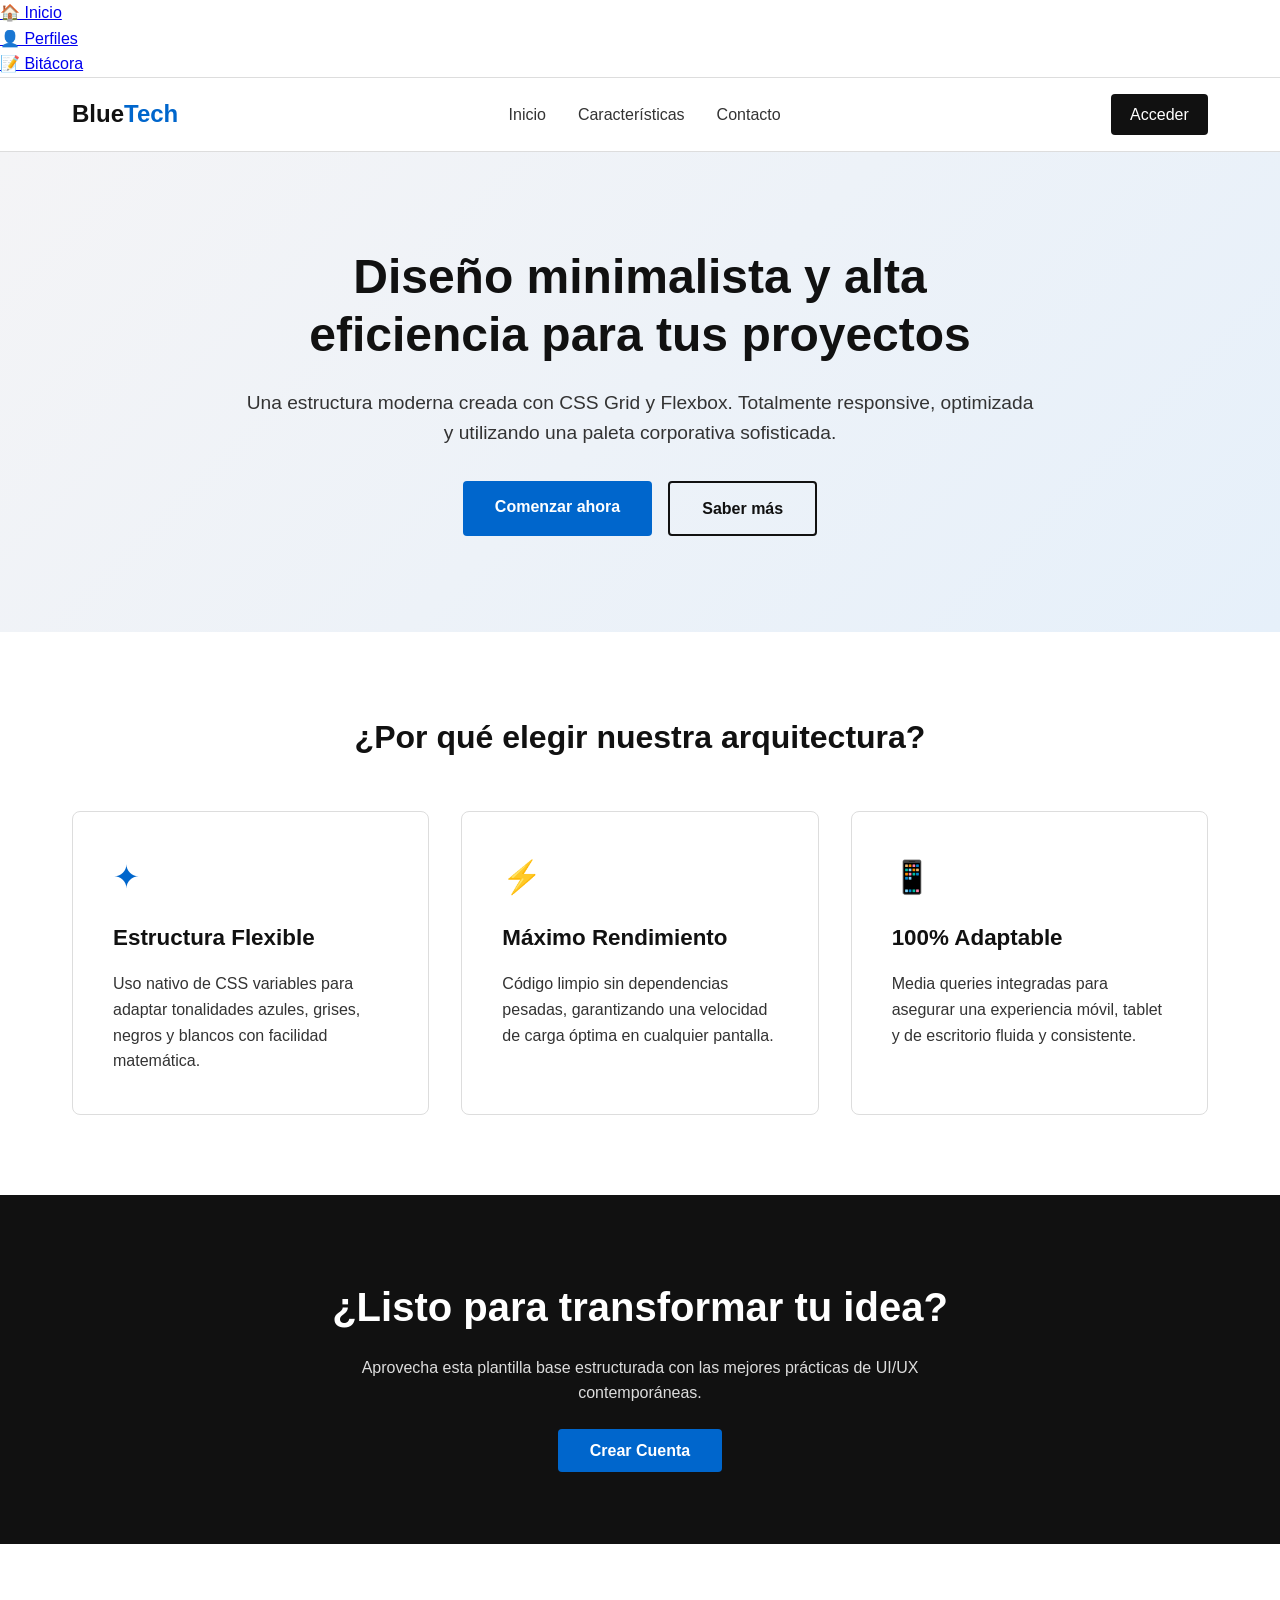
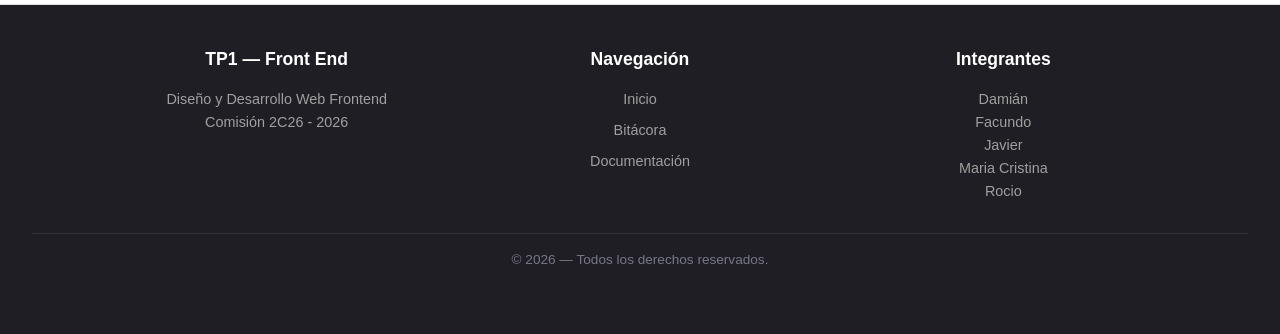
==== index.html @ 56b96fcf "Merge 3f180ee8ec31adf2fde01bdd8e5c93aed19bf497 into 17dab16b6cfd6d594198427ca5d0e9b1e45dae1f" ====
<!DOCTYPE html>
<html lang="es">
<head>
    <meta charset="UTF-8">
    <meta name="viewport" content="width=device-width, initial-scale=1.0">
    <title>TP1 - Desarrollo Web</title>

    <link rel="preconnect" href="https://fonts.googleapis.com">
    <link rel="preconnect" href="https://fonts.gstatic.com" crossorigin>
    <link href="https://fonts.googleapis.com/css2?family=Poppins:wght@400;500;600;700&display=swap" rel="stylesheet">

    <link rel="stylesheet" href="css/style.css">

    <script src="js/script.js" defer></script>
</head>
<body>
    <!-- Navegación principal -->
    <header>
        <nav>
            <ul>
                <li>
                    <a href="index.html">🏠 Inicio</a>
                </li>
                <li>
                    <a href="#perfiles">👤 Perfiles</a>
                </li>
                <li>
                    <a href="bitacora.html">📝 Bitácora</a>
                </li>
            </ul>
        </nav>
    </header>

    <!DOCTYPE html>
<html lang="es">
<head>
    <meta charset="UTF-8">
    <meta name="viewport" content="width=device-width, initial-scale=1.0">
    <title>Proyecto BlueTech - Home</title>
    <style>
        :root {
            --primary-blue: #0066cc;
            --dark-blue: #004499;
            --light-blue: #e6f0fa;
            --white: #ffffff;
            --black: #111111;
            --gray-dark: #333333;
            --gray-light: #f4f4f6;
            --gray-border: #dddddd;
        }

        * {
            box-sizing: border-box;
            margin: 0;
            padding: 0;
            font-family: 'Segoe UI', Tahoma, Geneva, Verdana, sans-serif;
        }

        body {
            background-color: var(--white);
            color: var(--gray-dark);
            line-height: 1.6;
        }

        header {
            background-color: var(--white);
            border-bottom: 1px solid var(--gray-border);
            position: sticky;
            top: 0;
            z-index: 1000;
        }

        .navbar {
            max-width: 1200px;
            margin: 0 auto;
            display: flex;
            justify-content: space-between;
            align-items: center;
            padding: 1rem 2rem;
        }

        .logo {
            font-size: 1.5rem;
            font-weight: bold;
            color: var(--black);
        }

        .logo span {
            color: var(--primary-blue);
        }

        .nav-links {
            display: flex;
            list-style: none;
            gap: 2rem;
        }

        .nav-links a {
            text-decoration: none;
            color: var(--gray-dark);
            font-weight: 500;
            transition: color 0.3s;
        }

        .nav-links a:hover {
            color: var(--primary-blue);
        }

        .btn-header {
            background-color: var(--black);
            color: var(--white);
            padding: 0.5rem 1.2rem;
            border-radius: 4px;
            text-decoration: none;
            font-weight: 500;
            transition: background-color 0.3s;
        }

        .btn-header:hover {
            background-color: var(--primary-blue);
        }

        .hero {
            background: linear-gradient(135deg, var(--gray-light) 0%, var(--light-blue) 100%);
            padding: 6rem 2rem;
            text-align: center;
        }

        .hero-content {
            max-width: 800px;
            margin: 0 auto;
        }

        .hero h1 {
            font-size: 3rem;
            color: var(--black);
            margin-bottom: 1.5rem;
            line-height: 1.2;
        }

        .hero p {
            font-size: 1.2rem;
            color: var(--gray-dark);
            margin-bottom: 2rem;
        }

        .hero-buttons {
            display: flex;
            justify-content: center;
            gap: 1rem;
        }

        .btn-primary {
            background-color: var(--primary-blue);
            color: var(--white);
            padding: 0.8rem 2rem;
            border-radius: 4px;
            text-decoration: none;
            font-weight: 600;
            transition: background-color 0.3s;
        }

        .btn-primary:hover {
            background-color: var(--dark-blue);
        }

        .btn-secondary {
            background-color: transparent;
            color: var(--black);
            border: 2px solid var(--black);
            padding: 0.8rem 2rem;
            border-radius: 4px;
            text-decoration: none;
            font-weight: 600;
            transition: all 0.3s;
        }

        .btn-secondary:hover {
            background-color: var(--black);
            color: var(--white);
        }

        .features {
            max-width: 1200px;
            margin: 0 auto;
            padding: 5rem 2rem;
        }

        .section-title {
            text-align: center;
            font-size: 2rem;
            color: var(--black);
            margin-bottom: 3rem;
        }

        .grid {
            display: grid;
            grid-template-columns: repeat(auto-fit, minmax(300px, 1fr));
            gap: 2rem;
        }

        .card {
            background-color: var(--white);
            border: 1px solid var(--gray-border);
            border-radius: 8px;
            padding: 2.5rem;
            transition: transform 0.3s, box-shadow 0.3s;
        }

        .card:hover {
            transform: translateY(-5px);
            box-shadow: 0 10px 20px rgba(0,0,0,0.05);
            border-color: var(--primary-blue);
        }

        .card-icon {
            font-size: 2rem;
            color: var(--primary-blue);
            margin-bottom: 1rem;
        }

        .card h3 {
            font-size: 1.4rem;
            color: var(--black);
            margin-bottom: 1rem;
        }

        .card p {
            color: var(--gray-dark);
        }

        .cta-section {
            background-color: var(--black);
            color: var(--white);
            padding: 5rem 2rem;
            text-align: center;
        }

        .cta-section h2 {
            font-size: 2.5rem;
            margin-bottom: 1rem;
        }

        .cta-section p {
            color: var(--gray-border);
            margin-bottom: 2rem;
            max-width: 600px;
            margin-left: auto;
            margin-right: auto;
        }

        footer {
            background-color: var(--gray-light);
            border-top: 1px solid var(--gray-border);
            padding: 3rem 2rem;
            text-align: center;
            color: var(--gray-dark);
            font-size: 0.9rem;
        }

        /* Responsive design rules */
        @media (max-width: 768px) {
            .navbar {
                flex-direction: column;
                gap: 1rem;
            }
            .nav-links {
                gap: 1rem;
            }
            .hero h1 {
                font-size: 2.2rem;
            }
            .hero-buttons {
                flex-direction: column;
                gap: 1rem;
            }
            .btn-primary, .btn-secondary {
                width: 100%;
                text-align: center;
            }
        }
    </style>
</head>
<body>

    <header>
        <nav class="navbar">
            <div class="logo">Blue<span>Tech</span></div>
            <ul class="nav-links">
                <li><a href="#inicio">Inicio</a></li>
                <li><a href="#caracteristicas">Características</a></li>
                <li><a href="#contacto">Contacto</a></li>
            </ul>
            <a href="#empezar" class="btn-header">Acceder</a>
        </nav>
    </header>

    <section id="inicio" class="hero">
        <div class="hero-content">
            <h1>Diseño minimalista y alta eficiencia para tus proyectos</h1>
            <p>Una estructura moderna creada con CSS Grid y Flexbox. Totalmente responsive, optimizada y utilizando una paleta corporativa sofisticada.</p>
            <div class="hero-buttons">
                <a href="#explorar" class="btn-primary">Comenzar ahora</a>
                <a href="#saber-mas" class="btn-secondary">Saber más</a>
            </div>
        </div>
    </section>

    <section id="caracteristicas" class="features">
        <h2 class="section-title">¿Por qué elegir nuestra arquitectura?</h2>
        <div class="grid">
            <div class="card">
                <div class="card-icon">✦</div>
                <h3>Estructura Flexible</h3>
                <p>Uso nativo de CSS variables para adaptar tonalidades azules, grises, negros y blancos con facilidad matemática.</p>
            </div>
            <div class="card">
                <div class="card-icon">⚡</div>
                <h3>Máximo Rendimiento</h3>
                <p>Código limpio sin dependencias pesadas, garantizando una velocidad de carga óptima en cualquier pantalla.</p>
            </div>
            <div class="card">
                <div class="card-icon">📱</div>
                <h3>100% Adaptable</h3>
                <p>Media queries integradas para asegurar una experiencia móvil, tablet y de escritorio fluida y consistente.</p>
            </div>
        </div>
    </section>

    <section class="cta-section">
        <h2>¿Listo para transformar tu idea?</h2>
        <p>Aprovecha esta plantilla base estructurada con las mejores prácticas de UI/UX contemporáneas.</p>
        <a href="#unirse" class="btn-primary">Crear Cuenta</a>
    </section>

    <footer class="pie-pagina">
    <div class="footer-contenido">
        
        <!-- Columna 1: Información del Proyecto -->
        <div class="footer-seccion">
            <h3>TP1 — Front End</h3>
            <p>Diseño y Desarrollo Web Frontend</p>
            <p>Comisión 2C26 - 2026</p>
        </div>

        <!-- Columna 2: Navegación Rápida -->
        <div class="footer-seccion">
            <h4>Navegación</h4>
            <ul>
                <li><a href="index.html">Inicio</a></li>
                <li><a href="bitacora.html">Bitácora</a></li>
                <li><a href="README.md" target="_blank">Documentación</a></li>
            </ul>
        </div>

        
        <div class="footer-seccion">
            <h4>Integrantes</h4>
            <p>Damián</p>
            <p>Facundo</p>
            <p>Javier</p>
            <p>Maria Cristina</p>
            <p>Rocio</p>
        </div>

    </div>

    
    <div class="footer-copyright">
        <p>&copy; 2026 — Todos los derechos reservados.</p>
    </div>
</footer>

</body>
</html>


</body>
</html>
---- css/style.css ----
/* ==========================================================================
   1. DISEÑO BASE: CELULAR (Pantallas normales de smartphones)
   Rango: Desde 361px hasta 767px. 
   Aquí va tu diseño estándar para móviles (1 columna, menús colapsados).
   ========================================================================== */
body {
    font-size: 16px;
}

.navbar {
    flex-direction: column; /* El menú se apila verticalmente en móviles */
    gap: 15px;
}

.hero-title {
    font-size: 2.2rem;
}

.features-grid {
    grid-template-columns: 1fr; /* Una sola columna para tarjetas */
    gap: 20px;
}
/* ==========================================
   ESTILOS PARA EL FOOTER
   ========================================== */

.pie-pagina {
    background-color: #1e1e24;
    color: #e0e0e0;
    padding-top: 40px;
    margin-top: 60px;
    font-family: 'Poppins', sans-serif;
}

.footer-contenido {
    max-width: 1100px;
    margin: 0 auto;
    padding: 0 20px;
    display: flex;
    flex-wrap: wrap;
    justify-content: space-between;
    gap: 30px;
}

.footer-seccion {
    flex: 1 1 250px; /* Se acomoda dinámicamente según el tamaño de pantalla */
}

.footer-seccion h3, 
.footer-seccion h4 {
    color: #ffffff;
    margin-bottom: 15px;
    font-size: 1.1rem;
}

.footer-seccion p {
    font-size: 0.9rem;
    color: #a0a0a0;
    line-height: 1.6;
}

.footer-seccion ul {
    list-style: none;
    padding: 0;
}

.footer-seccion ul li {
    margin-bottom: 8px;
}

.footer-seccion ul li a {
    color: #a0a0a0;
    text-decoration: none;
    font-size: 0.9rem;
    transition: color 0.3s ease;
}

.footer-seccion ul li a:hover {
    color: #ff7b00; /* Color al pasar el mouse */
}

.footer-copyright {
    text-align: center;
    border-top: 1px solid #33333e;
    margin-top: 30px;
    padding: 15px 20px;
    font-size: 0.85rem;
    color: #777788;
}

/* ==========================================================================
   2. MEDIA QUERY: CELULAR MINIATURA / SMARTWATCHES
   Rango: Pantallas de 360px o menos (ej. iPhone SE antiguo, relojes, pantallas mini)
   ========================================================================== */
@media screen and (max-width: 360px) {
    body {
        font-size: 14px; /* Reducimos texto general para evitar desbordes */
        padding: 5px;
    }

    .hero-title {
        font-size: 1.8rem; /* Títulos más pequeños */
    }

    .btn {
        padding: 10px 15px;
        width: 100%; /* Botones a lo ancho total para facilitar el clic */
        text-align: center;
    }

    .navbar-brand {
        font-size: 1.2rem;
    }
}


/* ==========================================================================
   3. MEDIA QUERY: ESCRITORIO / PANTALLAS GRANDES
   Rango: Desde 768px en adelante (Tabletas en horizontal, Laptops y Monitores)
   ========================================================================== */
@media screen and (min-width: 768px) {
    .navbar {
        flex-direction: row; /* Menú horizontal clásico */
        justify-content: space-between;
    }

    .hero-section {
        padding: 80px 40px;
        text-align: left; /* Alineación limpia a la izquierda */
        display: flex;
        align-items: center;
        justify-content: space-between;
    }

    .hero-title {
        font-size: 3.5rem;
        max-width: 600px;
    }

    .features-grid {
        grid-template-columns: repeat(3, 1fr); /* 3 Columnas puras de tarjetas */
        gap: 30px;
    }
}
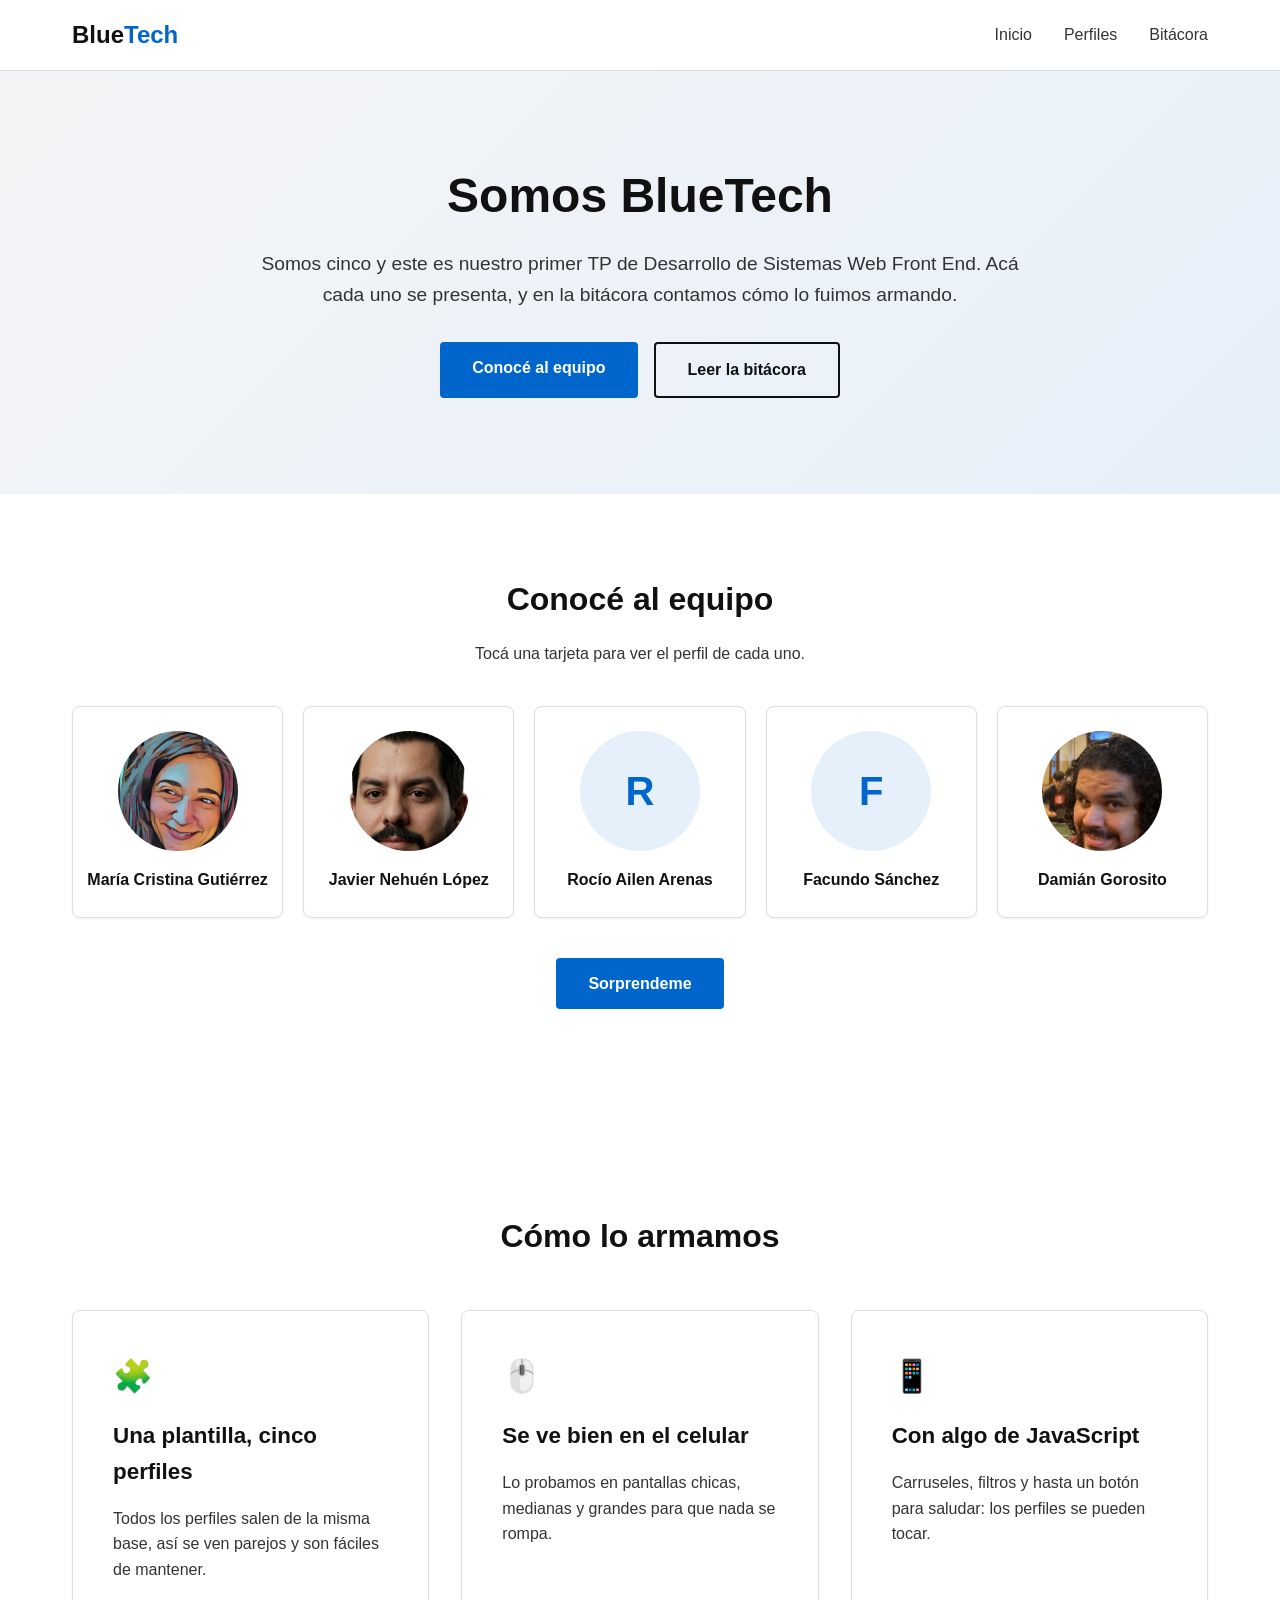
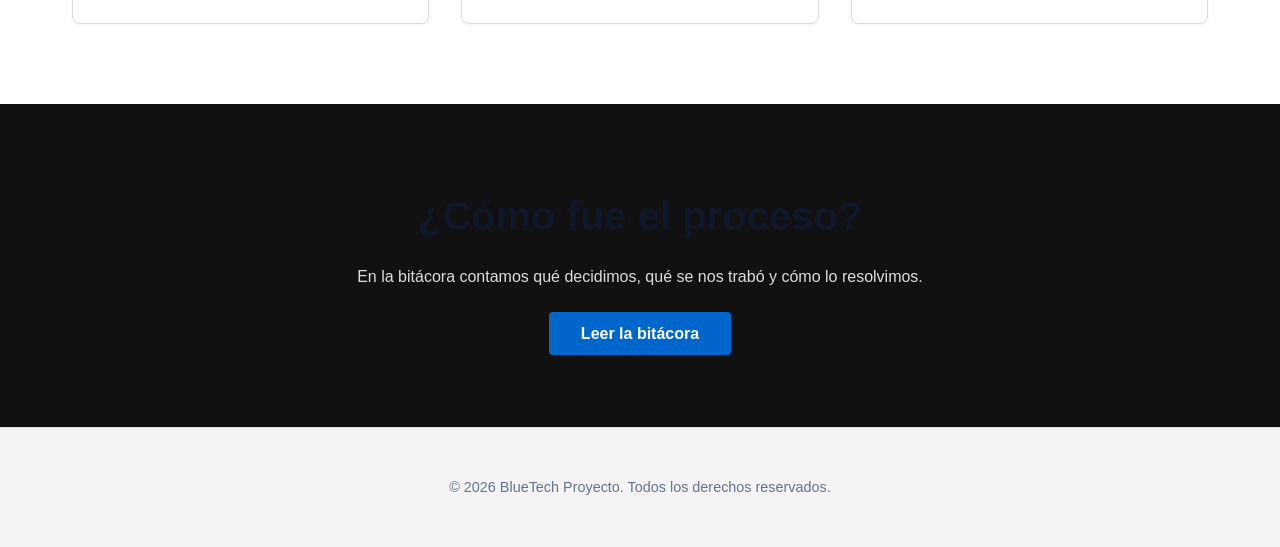
==== commit 8adc627c: "Merge 45d8c9711a269dbf7bf33ada964c561d2bdfc0b2 into 17dab16b6cfd6d594198427ca5d0e9b1e45dae1f" ====
--- a/index.html
+++ b/index.html
@@ -3,40 +3,15 @@
 <head>
     <meta charset="UTF-8">
     <meta name="viewport" content="width=device-width, initial-scale=1.0">
-    <title>TP1 - Desarrollo Web</title>
+    <title>BlueTech · TP1 Front End</title>
 
     <link rel="preconnect" href="https://fonts.googleapis.com">
     <link rel="preconnect" href="https://fonts.gstatic.com" crossorigin>
     <link href="https://fonts.googleapis.com/css2?family=Poppins:wght@400;500;600;700&display=swap" rel="stylesheet">
 
     <link rel="stylesheet" href="css/style.css">
-
-    <script src="js/script.js" defer></script>
-</head>
-<body>
-    <!-- Navegación principal -->
-    <header>
-        <nav>
-            <ul>
-                <li>
-                    <a href="index.html">🏠 Inicio</a>
-                </li>
-                <li>
-                    <a href="#perfiles">👤 Perfiles</a>
-                </li>
-                <li>
-                    <a href="bitacora.html">📝 Bitácora</a>
-                </li>
-            </ul>
-        </nav>
-    </header>
-
-    <!DOCTYPE html>
-<html lang="es">
-<head>
-    <meta charset="UTF-8">
-    <meta name="viewport" content="width=device-width, initial-scale=1.0">
-    <title>Proyecto BlueTech - Home</title>
+    <link rel="stylesheet" href="css/header-footer.css">
+
     <style>
         :root {
             --primary-blue: #0066cc;
@@ -62,64 +37,6 @@
             line-height: 1.6;
         }
 
-        header {
-            background-color: var(--white);
-            border-bottom: 1px solid var(--gray-border);
-            position: sticky;
-            top: 0;
-            z-index: 1000;
-        }
-
-        .navbar {
-            max-width: 1200px;
-            margin: 0 auto;
-            display: flex;
-            justify-content: space-between;
-            align-items: center;
-            padding: 1rem 2rem;
-        }
-
-        .logo {
-            font-size: 1.5rem;
-            font-weight: bold;
-            color: var(--black);
-        }
-
-        .logo span {
-            color: var(--primary-blue);
-        }
-
-        .nav-links {
-            display: flex;
-            list-style: none;
-            gap: 2rem;
-        }
-
-        .nav-links a {
-            text-decoration: none;
-            color: var(--gray-dark);
-            font-weight: 500;
-            transition: color 0.3s;
-        }
-
-        .nav-links a:hover {
-            color: var(--primary-blue);
-        }
-
-        .btn-header {
-            background-color: var(--black);
-            color: var(--white);
-            padding: 0.5rem 1.2rem;
-            border-radius: 4px;
-            text-decoration: none;
-            font-weight: 500;
-            transition: background-color 0.3s;
-        }
-
-        .btn-header:hover {
-            background-color: var(--primary-blue);
-        }
-
         .hero {
             background: linear-gradient(135deg, var(--gray-light) 0%, var(--light-blue) 100%);
             padding: 6rem 2rem;
@@ -249,13 +166,72 @@
             margin-right: auto;
         }
 
-        footer {
-            background-color: var(--gray-light);
-            border-top: 1px solid var(--gray-border);
-            padding: 3rem 2rem;
-            text-align: center;
-            color: var(--gray-dark);
-            font-size: 0.9rem;
+        .grid--perfiles {
+            grid-template-columns: repeat(auto-fit, minmax(130px, 1fr));
+            gap: 1.25rem;
+        }
+
+        .card--perfil {
+            display: block;
+            padding: 1.5rem 0.75rem;
+            text-align: center;
+            text-decoration: none;
+        }
+
+        .card--perfil h3 {
+            margin: 1rem 0 0;
+            font-size: 1rem;
+        }
+
+        .card-avatar {
+            display: block;
+            width: 100%;
+            max-width: 120px;
+            aspect-ratio: 1 / 1;
+            margin: 0 auto;
+            border-radius: 50%;
+            object-fit: cover;
+            object-position: center 25%;
+        }
+
+        /* mientras no haya foto: circulo con la inicial */
+        .card-avatar--vacio {
+            display: flex;
+            align-items: center;
+            justify-content: center;
+            background-color: var(--light-blue);
+            color: var(--primary-blue);
+            font-size: 2.5rem;
+            font-weight: 700;
+        }
+
+        .section-sub {
+            text-align: center;
+            color: var(--gray-dark);
+            margin: -2rem 0 2.5rem;
+        }
+
+        .perfiles-accion {
+            text-align: center;
+            margin-top: 2.5rem;
+        }
+
+        .perfiles-accion button {
+            border: 0;
+            cursor: pointer;
+            font: inherit;
+            font-weight: 600;
+        }
+
+        .perfiles-accion button:disabled {
+            opacity: 0.7;
+            cursor: default;
+        }
+
+        #mensaje-sorpresa {
+            margin-top: 1rem;
+            color: var(--gray-dark);
+            min-height: 1.6em;
         }
 
         /* Responsive design rules */
@@ -280,6 +256,8 @@
             }
         }
     </style>
+
+    <script src="js/home.js" defer></script>
 </head>
 <body>
 
@@ -287,93 +265,85 @@
         <nav class="navbar">
             <div class="logo">Blue<span>Tech</span></div>
             <ul class="nav-links">
-                <li><a href="#inicio">Inicio</a></li>
-                <li><a href="#caracteristicas">Características</a></li>
-                <li><a href="#contacto">Contacto</a></li>
+                <li><a href="index.html">Inicio</a></li>
+                <li><a href="index.html#perfiles">Perfiles</a></li>
+                <li><a href="bitacora.html">Bitácora</a></li>
             </ul>
-            <a href="#empezar" class="btn-header">Acceder</a>
         </nav>
     </header>
 
     <section id="inicio" class="hero">
         <div class="hero-content">
-            <h1>Diseño minimalista y alta eficiencia para tus proyectos</h1>
-            <p>Una estructura moderna creada con CSS Grid y Flexbox. Totalmente responsive, optimizada y utilizando una paleta corporativa sofisticada.</p>
+            <h1>Somos BlueTech</h1>
+            <p>Somos cinco y este es nuestro primer TP de Desarrollo de Sistemas Web Front End. Acá cada uno se presenta, y en la bitácora contamos cómo lo fuimos armando.</p>
             <div class="hero-buttons">
-                <a href="#explorar" class="btn-primary">Comenzar ahora</a>
-                <a href="#saber-mas" class="btn-secondary">Saber más</a>
+                <a href="#perfiles" class="btn-primary">Conocé al equipo</a>
+                <a href="bitacora.html" class="btn-secondary">Leer la bitácora</a>
             </div>
         </div>
     </section>
 
-    <section id="caracteristicas" class="features">
-        <h2 class="section-title">¿Por qué elegir nuestra arquitectura?</h2>
+    <section id="perfiles" class="features">
+        <h2 class="section-title">Conocé al equipo</h2>
+        <p class="section-sub">Tocá una tarjeta para ver el perfil de cada uno.</p>
+        <div class="grid grid--perfiles">
+                <a class="card card--perfil" href="perfil-1.html">
+                    <img class="card-avatar" src="img/maria/avatar.png" alt="" width="120" height="120">
+                    <h3>María Cristina Gutiérrez</h3>
+                </a>
+                <a class="card card--perfil" href="perfil-2.html">
+                    <img class="card-avatar" src="img/javier/avatar.png" alt="" width="120" height="120">
+                    <h3>Javier Nehuén López</h3>
+                </a>
+                <a class="card card--perfil" href="perfil-3.html">
+                    <div class="card-avatar card-avatar--vacio" aria-hidden="true">R</div>
+                    <h3>Rocío Ailen Arenas</h3>
+                </a>
+                <a class="card card--perfil" href="perfil-4.html">
+                    <div class="card-avatar card-avatar--vacio" aria-hidden="true">F</div>
+                    <h3>Facundo Sánchez</h3>
+                </a>
+                <a class="card card--perfil" href="perfil-5.html">
+                    <img class="card-avatar" src="img/damian/avatar.jpg" alt="" width="120" height="120">
+                    <h3>Damián Gorosito</h3>
+                </a>
+        </div>
+        <div class="perfiles-accion">
+            <button type="button" id="btn-sorpresa" class="btn-primary">Sorprendeme</button>
+            <p id="mensaje-sorpresa" aria-live="polite"></p>
+        </div>
+    </section>
+
+    <section id="como-lo-armamos" class="features">
+        <h2 class="section-title">Cómo lo armamos</h2>
         <div class="grid">
             <div class="card">
-                <div class="card-icon">✦</div>
-                <h3>Estructura Flexible</h3>
-                <p>Uso nativo de CSS variables para adaptar tonalidades azules, grises, negros y blancos con facilidad matemática.</p>
+                <div class="card-icon">🧩</div>
+                <h3>Una plantilla, cinco perfiles</h3>
+                <p>Todos los perfiles salen de la misma base, así se ven parejos y son fáciles de mantener.</p>
             </div>
             <div class="card">
-                <div class="card-icon">⚡</div>
-                <h3>Máximo Rendimiento</h3>
-                <p>Código limpio sin dependencias pesadas, garantizando una velocidad de carga óptima en cualquier pantalla.</p>
+                <div class="card-icon">🖱️</div>
+                <h3>Se ve bien en el celular</h3>
+                <p>Lo probamos en pantallas chicas, medianas y grandes para que nada se rompa.</p>
             </div>
             <div class="card">
                 <div class="card-icon">📱</div>
-                <h3>100% Adaptable</h3>
-                <p>Media queries integradas para asegurar una experiencia móvil, tablet y de escritorio fluida y consistente.</p>
+                <h3>Con algo de JavaScript</h3>
+                <p>Carruseles, filtros y hasta un botón para saludar: los perfiles se pueden tocar.</p>
             </div>
         </div>
     </section>
 
     <section class="cta-section">
-        <h2>¿Listo para transformar tu idea?</h2>
-        <p>Aprovecha esta plantilla base estructurada con las mejores prácticas de UI/UX contemporáneas.</p>
-        <a href="#unirse" class="btn-primary">Crear Cuenta</a>
+        <h2>¿Cómo fue el proceso?</h2>
+        <p>En la bitácora contamos qué decidimos, qué se nos trabó y cómo lo resolvimos.</p>
+        <a href="bitacora.html" class="btn-primary">Leer la bitácora</a>
     </section>
 
-    <footer class="pie-pagina">
-    <div class="footer-contenido">
-        
-        <!-- Columna 1: Información del Proyecto -->
-        <div class="footer-seccion">
-            <h3>TP1 — Front End</h3>
-            <p>Diseño y Desarrollo Web Frontend</p>
-            <p>Comisión 2C26 - 2026</p>
-        </div>
-
-        <!-- Columna 2: Navegación Rápida -->
-        <div class="footer-seccion">
-            <h4>Navegación</h4>
-            <ul>
-                <li><a href="index.html">Inicio</a></li>
-                <li><a href="bitacora.html">Bitácora</a></li>
-                <li><a href="README.md" target="_blank">Documentación</a></li>
-            </ul>
-        </div>
-
-        
-        <div class="footer-seccion">
-            <h4>Integrantes</h4>
-            <p>Damián</p>
-            <p>Facundo</p>
-            <p>Javier</p>
-            <p>Maria Cristina</p>
-            <p>Rocio</p>
-        </div>
-
-    </div>
-
-    
-    <div class="footer-copyright">
-        <p>&copy; 2026 — Todos los derechos reservados.</p>
-    </div>
-</footer>
+    <footer>
+        <p>&copy; 2026 BlueTech Proyecto. Todos los derechos reservados.</p>
+    </footer>
 
 </body>
 </html>
-
-
-</body>
-</html>
--- a/css/style.css
+++ b/css/style.css
@@ -1,3 +1,110 @@
+@import url('https://fonts.googleapis.com/css2?family=Poppins:wght@400;600;700&display=swap');
+
+/* ==========================================================================
+   Variables de Diseño - Paleta y Tipografía (Ref: context.md)
+   ========================================================================== */
+:root {
+  /* Tipografía */
+  --font-family-base: 'Poppins', sans-serif;
+  --line-height-base: 1.55;
+
+  /* Paleta de Colores Principales */
+  --color-primary: #2563EB;       /* Acción primaria destacada (CTA) */
+  --color-secondary: #0F172A;     /* Botones secundarios, títulos y texto primario */
+  
+  /* Superficies y Fondos */
+  --color-background: #F1F5F9;    /* Fondo de pantalla general (Slate 100) */
+  --color-surface: #FFFFFF;       /* Tarjetas, inputs y superficies limpias */
+  
+  /* Bordes y Textos Accesorios */
+  --color-border: #E2E8F0;        /* Bordes y divisores finos (Slate 200) */
+  --color-text-secondary: #64748B; /* Textos secundarios, descripciones, placeholders */
+}
+
+/* ==========================================================================
+   Estilos Base Generales (Reseteo y Aplicación de variables)
+   ========================================================================== */
+body {
+  font-family: var(--font-family-base);
+  line-height: var(--line-height-base);
+  background-color: var(--color-background);
+  color: var(--color-secondary); /* Texto primario */
+  margin: 0;
+  padding: 0;
+}
+
+/* Tipografía de Títulos (Poppins Semibold/Bold) */
+h1, h2, h3, h4, h5, h6 {
+  font-weight: 600;
+  color: var(--color-secondary);
+  margin-top: 0;
+}
+
+/* Textos de cuerpo y descripciones */
+p, .text-secondary {
+  color: var(--color-text-secondary);
+}
+
+/* ==========================================================================
+   Clases Estructurales Sugeridas
+   ========================================================================== */
+/* Tarjetas */
+.card {
+  background-color: var(--color-surface);
+  border: 1px solid var(--color-border);
+  border-radius: 12px; /* Ajustar según preferencia, redondeo moderno */
+  padding: 1.5rem;
+  /* El efecto 'elevation' ya se da por el contraste entre fondo y tarjeta, 
+     pero se puede agregar una sombra muy sutil si se desea: */
+  box-shadow: 0 1px 3px rgba(0, 0, 0, 0.05);
+}
+
+/* Divisores de secciones */
+.divider {
+  border: 0;
+  height: 1px;
+  background-color: var(--color-border);
+  margin: 2rem 0;
+}
+
+/* Botones Base */
+.btn {
+  font-family: var(--font-family-base);
+  font-weight: 600;
+  display: inline-flex;
+  align-items: center;
+  justify-content: center;
+  padding: 0.75rem 1.5rem;
+  border-radius: 8px;
+  cursor: pointer;
+  transition: all 0.2s ease-in-out;
+  border: none;
+}
+
+/* .fondo{
+
+} */
+
+
+.btn-primary {
+  background-color: var(--color-primary);
+  color: #FFFFFF;
+}
+
+.btn-primary:hover {
+  background-color: var(--color-secondary); /* Estado hover hacia azul/neutro oscuro */
+}
+
+.btn-secondary {
+  background-color: var(--color-surface);
+  color: var(--color-secondary);
+  border: 1px solid var(--color-border);
+}
+
+.btn-secondary:hover {
+  background-color: var(--color-border);
+}
+
 /* ==========================================================================
    1. DISEÑO BASE: CELULAR (Pantallas normales de smartphones)
    Rango: Desde 361px hasta 767px. 
@@ -20,73 +127,7 @@
     grid-template-columns: 1fr; /* Una sola columna para tarjetas */
     gap: 20px;
 }
-/* ==========================================
-   ESTILOS PARA EL FOOTER
-   ========================================== */
 
-.pie-pagina {
-    background-color: #1e1e24;
-    color: #e0e0e0;
-    padding-top: 40px;
-    margin-top: 60px;
-    font-family: 'Poppins', sans-serif;
-}
-
-.footer-contenido {
-    max-width: 1100px;
-    margin: 0 auto;
-    padding: 0 20px;
-    display: flex;
-    flex-wrap: wrap;
-    justify-content: space-between;
-    gap: 30px;
-}
-
-.footer-seccion {
-    flex: 1 1 250px; /* Se acomoda dinámicamente según el tamaño de pantalla */
-}
-
-.footer-seccion h3, 
-.footer-seccion h4 {
-    color: #ffffff;
-    margin-bottom: 15px;
-    font-size: 1.1rem;
-}
-
-.footer-seccion p {
-    font-size: 0.9rem;
-    color: #a0a0a0;
-    line-height: 1.6;
-}
-
-.footer-seccion ul {
-    list-style: none;
-    padding: 0;
-}
-
-.footer-seccion ul li {
-    margin-bottom: 8px;
-}
-
-.footer-seccion ul li a {
-    color: #a0a0a0;
-    text-decoration: none;
-    font-size: 0.9rem;
-    transition: color 0.3s ease;
-}
-
-.footer-seccion ul li a:hover {
-    color: #ff7b00; /* Color al pasar el mouse */
-}
-
-.footer-copyright {
-    text-align: center;
-    border-top: 1px solid #33333e;
-    margin-top: 30px;
-    padding: 15px 20px;
-    font-size: 0.85rem;
-    color: #777788;
-}
 
 /* ==========================================================================
    2. MEDIA QUERY: CELULAR MINIATURA / SMARTWATCHES
--- a/css/header-footer.css
+++ b/css/header-footer.css
@@ -0,0 +1,80 @@
+/* ==========================================================================
+   Header y footer de la home (BlueTech), compartidos por las paginas de perfil.
+   Header: basado en la rama de Rocio. Footer: el de index.html de main.
+   Los breakpoints del .navbar (columna en mobile, fila desde 768px) viven en style.css.
+   ========================================================================== */
+:root {
+    --primary-blue: #0066cc;
+    --white: #ffffff;
+    --black: #111111;
+    --gray-dark: #333333;
+    --gray-light: #f4f4f6;
+    --gray-border: #dddddd;
+}
+
+body > header {
+    background-color: var(--white);
+    border-bottom: 1px solid var(--gray-border);
+}
+
+/* pegajoso solo en pantallas grandes: en mobile el header apilado ocupa demasiado alto */
+@media screen and (min-width: 768px) {
+    body > header {
+        position: sticky;
+        top: 0;
+        z-index: 1000;
+    }
+}
+
+.navbar {
+    max-width: 1200px;
+    margin: 0 auto;
+    display: flex;
+    align-items: center;
+    padding: 1rem 2rem;
+}
+
+.logo {
+    font-size: 1.5rem;
+    font-weight: bold;
+    color: var(--black);
+}
+
+.logo span {
+    color: var(--primary-blue);
+}
+
+.nav-links {
+    display: flex;
+    flex-wrap: wrap;
+    justify-content: center;
+    list-style: none;
+    gap: 1rem 2rem;
+    margin: 0;
+    padding: 0;
+}
+
+.nav-links a {
+    text-decoration: none;
+    color: var(--gray-dark);
+    font-weight: 500;
+    transition: color 0.3s;
+}
+
+.nav-links a:hover {
+    color: var(--primary-blue);
+}
+
+
+body > footer {
+    background-color: var(--gray-light);
+    border-top: 1px solid var(--gray-border);
+    padding: 3rem 2rem;
+    text-align: center;
+    color: var(--gray-dark);
+    font-size: 0.9rem;
+}
+
+body > footer p {
+    margin: 0;
+}
